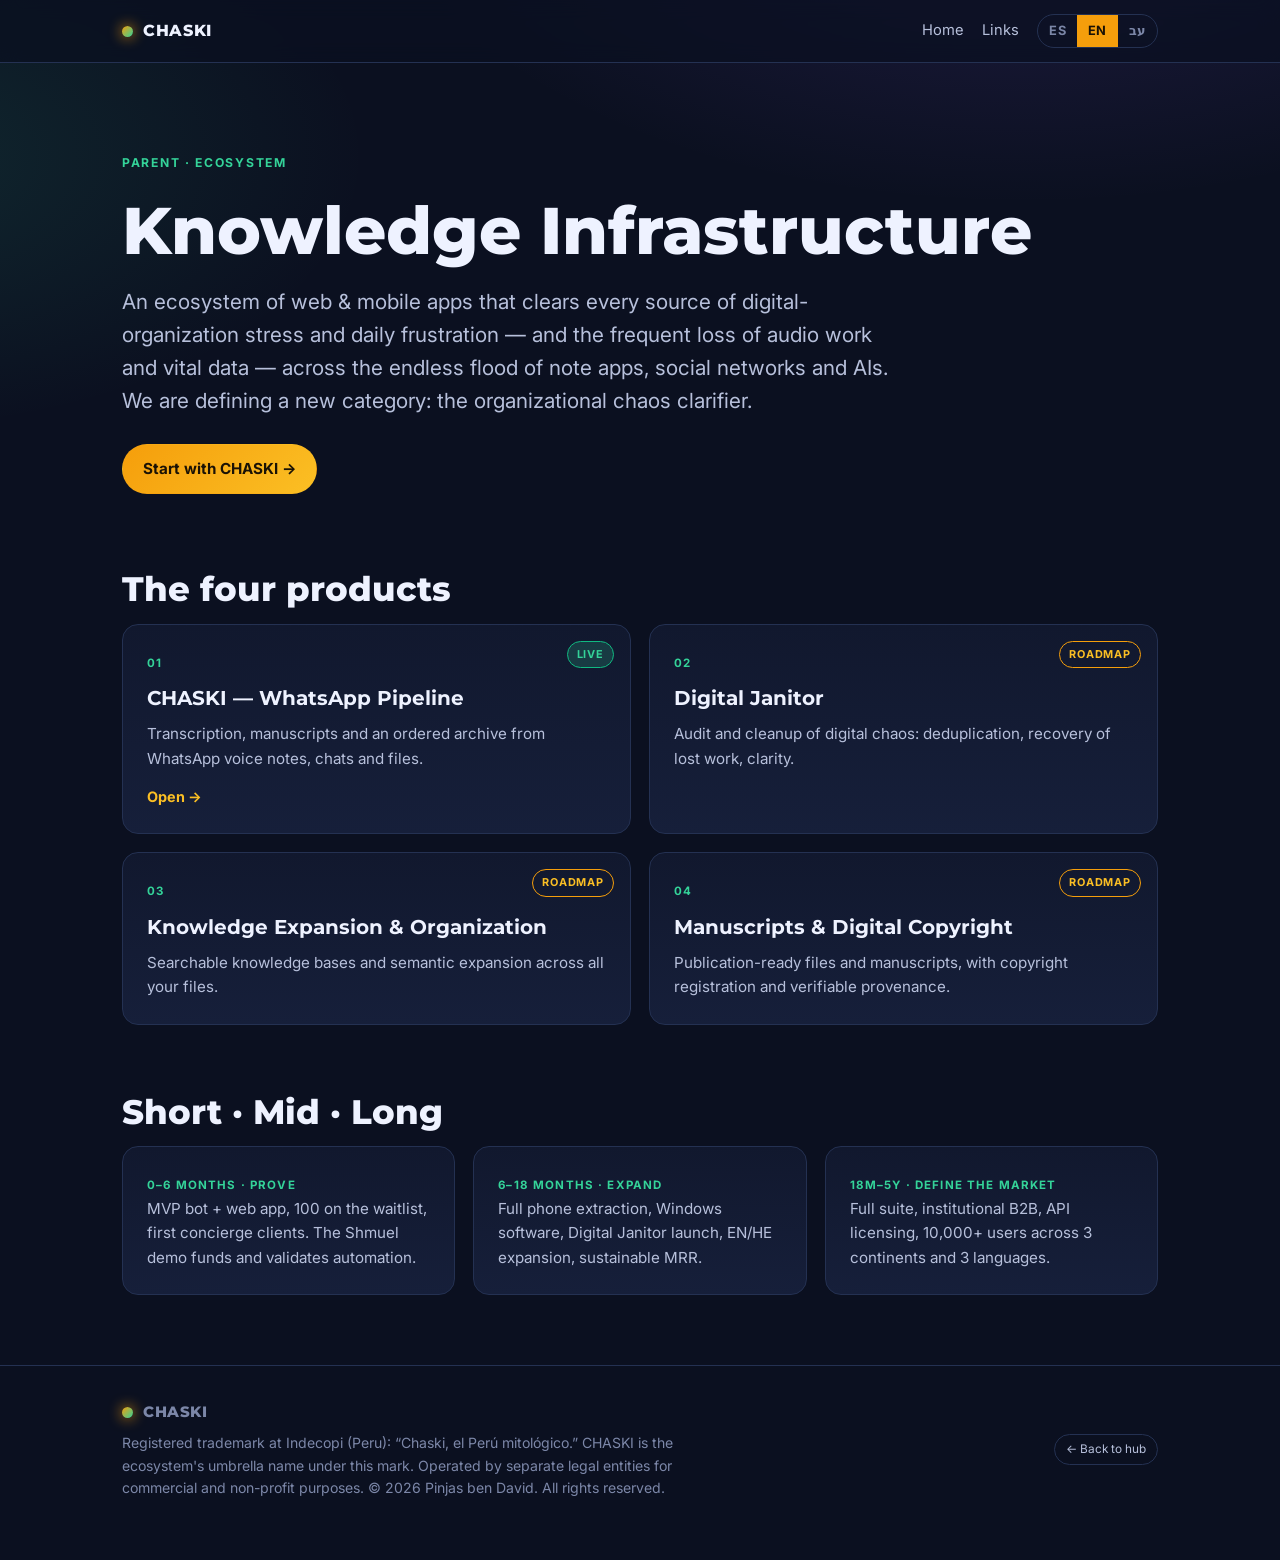
==== knowledge-infrastructure/index.html @ 6a60bcee "Chaski public site — live (form wired to Supabase)" ====
<!DOCTYPE html>
<html lang="es" dir="ltr">
<head>
<meta charset="utf-8" />
<meta name="viewport" content="width=device-width, initial-scale=1" />
<title>Chaski Knowledge Infrastructure</title>
<meta name="description" data-i18n-attr="content:meta_desc" content="El ecosistema de apps de digital janitor, organización de conocimiento y copyright digital." />
<link rel="preconnect" href="https://fonts.googleapis.com" />
<link href="https://fonts.googleapis.com/css2?family=Inter:wght@400;500;700&family=Montserrat:wght@700;800&family=Heebo:wght@400;700;800&display=swap" rel="stylesheet" />
<link rel="stylesheet" href="../assets/styles.css" />
</head>
<body>
<header class="bar"><div class="wrap">
  <a class="brand" href="../" style="color:inherit"><span class="dot"></span> CHASKI</a>
  <nav><a href="../" data-i18n="nav_home">Inicio</a><a href="../links/" data-i18n="nav_links">Enlaces</a>
  <div class="lang" role="group"><button data-lang="es" aria-pressed="true">ES</button><button data-lang="en" aria-pressed="false">EN</button><button data-lang="he" aria-pressed="false">עב</button></div></nav>
</div></header>

<main>
  <section class="hero"><div class="wrap">
    <p class="kicker" data-i18n="kicker">Casa matriz · Ecosistema</p>
    <h1 data-i18n="h1">Knowledge Infrastructure</h1>
    <p class="lede" data-i18n="lede">Un ecosistema de apps para web y móvil que aclara todo tema de organización digital que genera estrés y frustración diaria —y la pérdida frecuente de trabajos de audio y datos vitales— a través del sinfín de programas de apuntes, redes sociales e IAs que nos inundan. Estamos definiendo una categoría nueva: el organizational chaos clarifier.</p>
    <div class="cta"><a class="btn btn-amber" href="../whatsapp-pipeline/" data-i18n="cta1">Empezar con CHASKI →</a></div>
  </div></section>

  <section><div class="wrap">
    <h2 class="section-title" data-i18n="suite_t">Los cuatro productos</h2>
    <div class="grid cols-2" style="margin-top:8px">
      <div class="card"><span class="status live" data-i18n="st1">Activo</span><span class="tag">01</span><h3 data-i18n="s1h">CHASKI — WhatsApp Pipeline</h3><p data-i18n="s1p">Transcripción, manuscritos y archivo ordenado a partir de notas de voz, chats y archivos de WhatsApp.</p><a class="more" href="../whatsapp-pipeline/" data-i18n="s1m">Abrir →</a></div>
      <div class="card"><span class="status soon" data-i18n="st2">Roadmap</span><span class="tag">02</span><h3 data-i18n="s2h">Digital Janitor</h3><p data-i18n="s2p">Auditoría y limpieza del caos digital: deduplicación, recuperación de trabajos perdidos, claridad.</p></div>
      <div class="card"><span class="status soon" data-i18n="st3">Roadmap</span><span class="tag">03</span><h3 data-i18n="s3h">Knowledge Expansion & Organization</h3><p data-i18n="s3p">Bases de conocimiento buscables y expansión semántica entre todos tus archivos.</p></div>
      <div class="card"><span class="status soon" data-i18n="st4">Roadmap</span><span class="tag">04</span><h3 data-i18n="s4h">Manuscritos & Copyright Digital</h3><p data-i18n="s4p">Formación de archivos y manuscritos listos para publicación, con registro de copyright y procedencia verificable.</p></div>
    </div>
  </div></section>

  <section><div class="wrap">
    <h2 class="section-title" data-i18n="road_t">Corto · Mediano · Largo</h2>
    <div class="grid cols-3" style="margin-top:8px">
      <div class="card"><span class="tag" data-i18n="r1t">0–6 meses · Demostrar</span><p data-i18n="r1p">MVP bot + web app, 100 en lista de espera, primeros clientes concierge. El demo Shmuel financia y valida la automatización.</p></div>
      <div class="card"><span class="tag" data-i18n="r2t">6–18 meses · Expandir</span><p data-i18n="r2p">Extracción completa del celular, software Windows, lanzamiento de Digital Janitor, expansión EN/HE, MRR sostenible.</p></div>
      <div class="card"><span class="tag" data-i18n="r3t">18m–5a · Definir el mercado</span><p data-i18n="r3p">Suite completa, B2B institucional, licenciamiento API, 10,000+ usuarios en 3 continentes y 3 idiomas.</p></div>
    </div>
  </div></section>
</main>

<footer><div class="wrap">
  <div class="legal"><a class="brand" href="../" style="font-size:.95rem;color:inherit"><span class="dot"></span> CHASKI</a><p style="margin:8px 0 0" data-i18n="foot_legal">Marca registrada en Indecopi (Perú): «Chaski, el Perú mitológico». CHASKI es el nombre paraguas del ecosistema bajo esta marca. Operada por entidades legales separadas para fines comerciales y sin fines de lucro. © <span id="year">2026</span> Pinjas ben David. Todos los derechos reservados.</p></div>
  <div class="badge-row"><a class="badge" href="../" data-i18n="back">← Volver al hub</a></div>
</div></footer>

<script>
window.I18N = {
 es:{__title:"Chaski Knowledge Infrastructure",meta_desc:"El ecosistema de apps de digital janitor, organización de conocimiento y copyright digital.",nav_home:"Inicio",nav_links:"Enlaces",kicker:"Casa matriz · Ecosistema",h1:"Knowledge Infrastructure",lede:"Un ecosistema de apps para web y móvil que aclara todo tema de organización digital que genera estrés y frustración diaria —y la pérdida frecuente de trabajos de audio y datos vitales— a través del sinfín de programas de apuntes, redes sociales e IAs que nos inundan. Estamos definiendo una categoría nueva: el organizational chaos clarifier.",cta1:"Empezar con CHASKI →",suite_t:"Los cuatro productos",st1:"Activo",st2:"Roadmap",st3:"Roadmap",st4:"Roadmap",s1h:"CHASKI — WhatsApp Pipeline",s1p:"Transcripción, manuscritos y archivo ordenado a partir de notas de voz, chats y archivos de WhatsApp.",s1m:"Abrir →",s2h:"Digital Janitor",s2p:"Auditoría y limpieza del caos digital: deduplicación, recuperación de trabajos perdidos, claridad.",s3h:"Knowledge Expansion & Organization",s3p:"Bases de conocimiento buscables y expansión semántica entre todos tus archivos.",s4h:"Manuscritos & Copyright Digital",s4p:"Formación de archivos y manuscritos listos para publicación, con registro de copyright y procedencia verificable.",road_t:"Corto · Mediano · Largo",r1t:"0–6 meses · Demostrar",r1p:"MVP bot + web app, 100 en lista de espera, primeros clientes concierge. El demo Shmuel financia y valida la automatización.",r2t:"6–18 meses · Expandir",r2p:"Extracción completa del celular, software Windows, lanzamiento de Digital Janitor, expansión EN/HE, MRR sostenible.",r3t:"18m–5a · Definir el mercado",r3p:"Suite completa, B2B institucional, licenciamiento API, 10,000+ usuarios en 3 continentes y 3 idiomas.",foot:"© <span id='year'>2026</span> Pinjas ben David · Pinjas Knowledge Infrastructure.",back:"← Volver al hub"},
 en:{__title:"Chaski Knowledge Infrastructure",meta_desc:"The ecosystem of digital-janitor, knowledge-organization and digital-copyright apps.",nav_home:"Home",nav_links:"Links",kicker:"Parent · Ecosystem",h1:"Knowledge Infrastructure",lede:"An ecosystem of web & mobile apps that clears every source of digital-organization stress and daily frustration — and the frequent loss of audio work and vital data — across the endless flood of note apps, social networks and AIs. We are defining a new category: the organizational chaos clarifier.",cta1:"Start with CHASKI →",suite_t:"The four products",st1:"Live",st2:"Roadmap",st3:"Roadmap",st4:"Roadmap",s1h:"CHASKI — WhatsApp Pipeline",s1p:"Transcription, manuscripts and an ordered archive from WhatsApp voice notes, chats and files.",s1m:"Open →",s2h:"Digital Janitor",s2p:"Audit and cleanup of digital chaos: deduplication, recovery of lost work, clarity.",s3h:"Knowledge Expansion & Organization",s3p:"Searchable knowledge bases and semantic expansion across all your files.",s4h:"Manuscripts & Digital Copyright",s4p:"Publication-ready files and manuscripts, with copyright registration and verifiable provenance.",road_t:"Short · Mid · Long",r1t:"0–6 months · Prove",r1p:"MVP bot + web app, 100 on the waitlist, first concierge clients. The Shmuel demo funds and validates automation.",r2t:"6–18 months · Expand",r2p:"Full phone extraction, Windows software, Digital Janitor launch, EN/HE expansion, sustainable MRR.",r3t:"18m–5y · Define the market",r3p:"Full suite, institutional B2B, API licensing, 10,000+ users across 3 continents and 3 languages.",foot:"© <span id='year'>2026</span> Pinjas ben David · Pinjas Knowledge Infrastructure.",back:"← Back to hub"},
 he:{__title:"Chaski Knowledge Infrastructure",meta_desc:"האקוסיסטם של אפליקציות digital janitor, ארגון ידע וזכויות יוצרים דיגיטליות.",nav_home:"בית",nav_links:"קישורים",kicker:"בית-אם · אקוסיסטם",h1:"Knowledge Infrastructure",lede:"אקוסיסטם של אפליקציות ווב ונייד שמבהיר כל מקור של לחץ וחוסר סדר דיגיטלי —ושל אובדן תכוף של עבודות אודיו ונתונים חיוניים— לאורך אינספור אפליקציות הפתקים, הרשתות החברתיות והבינות המלאכותיות שמציפות אותנו. אנחנו מגדירים קטגוריה חדשה: מסדר הכאוס הארגוני.",cta1:"להתחיל עם CHASKI →",suite_t:"ארבעת המוצרים",st1:"פעיל",st2:"מפת דרכים",st3:"מפת דרכים",st4:"מפת דרכים",s1h:"CHASKI — WhatsApp Pipeline",s1p:"תמלול, כתבי-יד וארכיון מסודר מהודעות קוליות, צ'אטים וקבצים של וואטסאפ.",s1m:"פתיחה →",s2h:"Digital Janitor",s2p:"ביקורת וניקוי של הכאוס הדיגיטלי: הסרת כפילויות, שחזור עבודות שאבדו, בהירות.",s3h:"הרחבת וארגון ידע",s3p:"מאגרי ידע ניתנים לחיפוש והרחבה סמנטית בין כל הקבצים שלך.",s4h:"כתבי-יד וזכויות יוצרים דיגיטליות",s4p:"קבצים וכתבי-יד מוכנים לפרסום, עם רישום זכויות יוצרים והוכחת מקור.",road_t:"קצר · בינוני · ארוך",r1t:"0–6 חודשים · להוכיח",r1p:"בוט MVP + אפליקציית ווב, 100 ברשימת המתנה, לקוחות קונסיירז' ראשונים. הדגמת שמואל מממנת ומאמתת את האוטומציה.",r2t:"6–18 חודשים · להתרחב",r2p:"חילוץ מלא מהמכשיר, תוכנת ווינדוס, השקת Digital Janitor, התרחבות אנגלית/עברית, הכנסה חודשית יציבה.",r3t:"18ח–5ש · להגדיר את השוק",r3p:"חבילה מלאה, B2B מוסדי, רישוי API, ‏10,000+ משתמשים ב-3 יבשות ו-3 שפות.",foot:"© <span id='year'>2026</span> פנחס בן דוד · Pinjas Knowledge Infrastructure.",back:"← חזרה למרכז"}
};
</script>
<script src="../assets/i18n.js"></script>
</body>
</html>
---- assets/styles.css ----
/* ============================================================
   CHASKI · Pinjas Knowledge Infrastructure
   Shared design system — portable, dependency-free.
   Dark navy base, amber + jade accents, Inter/Montserrat.
   Full RTL support for Hebrew.
   ============================================================ */

:root {
  --bg:        #0b1020;
  --bg-2:      #11182e;
  --bg-3:      #161f3a;
  --ink:       #eef2ff;
  --ink-soft:  #b7c0db;
  --ink-dim:   #7c87a8;
  --line:      #243152;
  --amber:     #f59e0b;
  --amber-2:   #fbbf24;
  --jade:      #34d399;
  --jade-2:    #10b981;
  --violet:    #8b5cf6;
  --radius:    16px;
  --radius-sm: 10px;
  --maxw:      1080px;
  --font:      "Inter", system-ui, -apple-system, "Segoe UI", Roboto, sans-serif;
  --display:   "Montserrat", var(--font);
  --shadow:    0 18px 50px rgba(0,0,0,.45);
}

* { box-sizing: border-box; }

html { scroll-behavior: smooth; }

body {
  margin: 0;
  font-family: var(--font);
  background:
    radial-gradient(1100px 600px at 80% -10%, rgba(139,92,246,.18), transparent 60%),
    radial-gradient(900px 500px at -10% 10%, rgba(52,211,153,.12), transparent 55%),
    var(--bg);
  color: var(--ink);
  line-height: 1.6;
  -webkit-font-smoothing: antialiased;
}

[dir="rtl"] body { font-family: "Heebo", var(--font); }

a { color: var(--amber-2); text-decoration: none; }
a:hover { text-decoration: underline; }

.wrap { max-width: var(--maxw); margin: 0 auto; padding: 0 22px; }

/* ---------- Top bar ---------- */
.bar {
  position: sticky; top: 0; z-index: 50;
  backdrop-filter: blur(10px);
  background: rgba(11,16,32,.72);
  border-bottom: 1px solid var(--line);
}
.bar .wrap { display: flex; align-items: center; gap: 16px; height: 62px; }
.brand { display: flex; align-items: center; gap: 10px; font-family: var(--display); font-weight: 800; letter-spacing: .04em; color: var(--ink); }
.brand .dot { width: 11px; height: 11px; border-radius: 50%; background: linear-gradient(135deg, var(--amber), var(--jade)); box-shadow: 0 0 14px var(--amber); }
.bar nav { margin-inline-start: auto; display: flex; gap: 18px; align-items: center; }
.bar nav a { color: var(--ink-soft); font-size: .92rem; }
.bar nav a:hover { color: var(--ink); text-decoration: none; }

/* ---------- Language switch ---------- */
.lang { display: inline-flex; border: 1px solid var(--line); border-radius: 999px; overflow: hidden; }
.lang button {
  background: transparent; color: var(--ink-dim); border: 0; cursor: pointer;
  padding: 6px 11px; font: inherit; font-size: .8rem; font-weight: 700; letter-spacing: .03em;
}
.lang button[aria-pressed="true"] { background: var(--amber); color: #1a1205; }

/* ---------- Hero ---------- */
.hero { padding: 78px 0 38px; }
.kicker { color: var(--jade); font-weight: 700; letter-spacing: .14em; text-transform: uppercase; font-size: .76rem; }
.hero h1 { font-family: var(--display); font-weight: 800; font-size: clamp(2.3rem, 6vw, 4.1rem); line-height: 1.04; margin: .35em 0 .25em; }
.hero h1 .grad { background: linear-gradient(120deg, var(--amber-2), var(--jade)); -webkit-background-clip: text; background-clip: text; color: transparent; }
.lede { font-size: clamp(1.05rem, 2.4vw, 1.3rem); color: var(--ink-soft); max-width: 60ch; }
.proof { margin-top: 18px; display: inline-flex; align-items: center; gap: 10px; background: var(--bg-2); border: 1px solid var(--line); border-radius: 999px; padding: 8px 16px; font-size: .9rem; color: var(--ink-soft); }
.proof b { color: var(--amber-2); }

/* ---------- Buttons ---------- */
.cta { display: flex; flex-wrap: wrap; gap: 12px; margin-top: 26px; }
.btn { display: inline-flex; align-items: center; gap: 8px; padding: 12px 20px; border-radius: 999px; font-weight: 700; font-size: .95rem; border: 1px solid transparent; cursor: pointer; }
.btn-amber { background: linear-gradient(135deg, var(--amber), var(--amber-2)); color: #1a1205; }
.btn-amber:hover { text-decoration: none; transform: translateY(-1px); }
.btn-ghost { background: transparent; border-color: var(--line); color: var(--ink); }
.btn-ghost:hover { border-color: var(--amber); text-decoration: none; }

/* ---------- Sections ---------- */
section { padding: 30px 0; }
.section-title { font-family: var(--display); font-weight: 800; font-size: clamp(1.5rem, 3.5vw, 2.1rem); margin: 0 0 6px; }
.section-sub { color: var(--ink-dim); margin: 0 0 26px; max-width: 64ch; }

/* ---------- Brand-architecture cards ---------- */
.grid { display: grid; gap: 18px; }
.grid.cols-2 { grid-template-columns: repeat(2, 1fr); }
.grid.cols-3 { grid-template-columns: repeat(3, 1fr); }
.grid.cols-4 { grid-template-columns: repeat(4, 1fr); }
@media (max-width: 820px){ .grid.cols-2, .grid.cols-3, .grid.cols-4 { grid-template-columns: 1fr; } }

.card {
  position: relative; display: block;
  background: linear-gradient(180deg, var(--bg-2), var(--bg-3));
  border: 1px solid var(--line); border-radius: var(--radius);
  padding: 24px; color: var(--ink); overflow: hidden;
  transition: transform .15s ease, border-color .15s ease;
}
a.card:hover { transform: translateY(-3px); border-color: var(--amber); text-decoration: none; }
.card .tag { font-size: .72rem; font-weight: 700; letter-spacing: .1em; text-transform: uppercase; color: var(--jade); }
.card h3 { font-family: var(--display); font-size: 1.25rem; margin: 8px 0 8px; }
.card p { color: var(--ink-soft); font-size: .95rem; margin: 0; }
.card .more { margin-top: 14px; display: inline-block; color: var(--amber-2); font-weight: 700; font-size: .9rem; }
.card.glow::before { content:""; position:absolute; inset:0; background: radial-gradient(400px 160px at 100% 0, rgba(245,158,11,.16), transparent 70%); pointer-events:none; }
.card .status { position:absolute; top:16px; inset-inline-end:16px; font-size:.68rem; font-weight:700; letter-spacing:.08em; text-transform:uppercase; padding:4px 9px; border-radius:999px; border:1px solid var(--line); color:var(--ink-dim); }
.card .status.live { color:#062; background: rgba(52,211,153,.18); border-color: var(--jade-2); color: var(--jade); }
.card .status.soon { color: var(--amber-2); border-color: var(--amber); }

/* ---------- Feature list ---------- */
.feats { display:grid; gap:12px; }
.feat { display:flex; gap:12px; align-items:flex-start; background:var(--bg-2); border:1px solid var(--line); border-radius:var(--radius-sm); padding:14px 16px; }
.feat .ic { flex:0 0 auto; width:30px; height:30px; border-radius:8px; display:grid; place-items:center; background:rgba(245,158,11,.14); color:var(--amber-2); font-weight:800; }
.feat b { display:block; }
.feat span { color:var(--ink-soft); font-size:.92rem; }

/* ---------- Link hub ---------- */
.links { display:grid; gap:12px; max-width:560px; margin:0 auto; }
.linkrow { display:flex; align-items:center; gap:14px; background:var(--bg-2); border:1px solid var(--line); border-radius:var(--radius-sm); padding:14px 18px; color:var(--ink); }
.linkrow:hover { border-color:var(--amber); text-decoration:none; transform:translateY(-2px); }
.linkrow .ic { width:34px; height:34px; border-radius:9px; display:grid; place-items:center; background:var(--bg-3); font-weight:800; color:var(--amber-2); }
.linkrow .t b { display:block; }
.linkrow .t span { color:var(--ink-dim); font-size:.84rem; }
.linkrow .arr { margin-inline-start:auto; color:var(--ink-dim); }

/* ---------- Callout ---------- */
.callout { background: linear-gradient(135deg, rgba(245,158,11,.12), rgba(52,211,153,.10)); border:1px solid var(--line); border-radius:var(--radius); padding:26px; }
.callout h3 { font-family:var(--display); margin:0 0 8px; }

/* ---------- Footer ---------- */
footer { border-top:1px solid var(--line); margin-top:40px; padding:34px 0 60px; color:var(--ink-dim); font-size:.88rem; }
footer .wrap { display:flex; flex-wrap:wrap; gap:18px; justify-content:space-between; align-items:center; }
footer .legal { max-width:62ch; }
.badge-row { display:flex; flex-wrap:wrap; gap:10px; }
.badge { font-size:.74rem; border:1px solid var(--line); border-radius:999px; padding:5px 11px; color:var(--ink-soft); }

/* ---------- Utility ---------- */
.center { text-align:center; }
.mt0{margin-top:0}.mb0{margin-bottom:0}
.hide{display:none !important}
[hidden]{display:none !important}
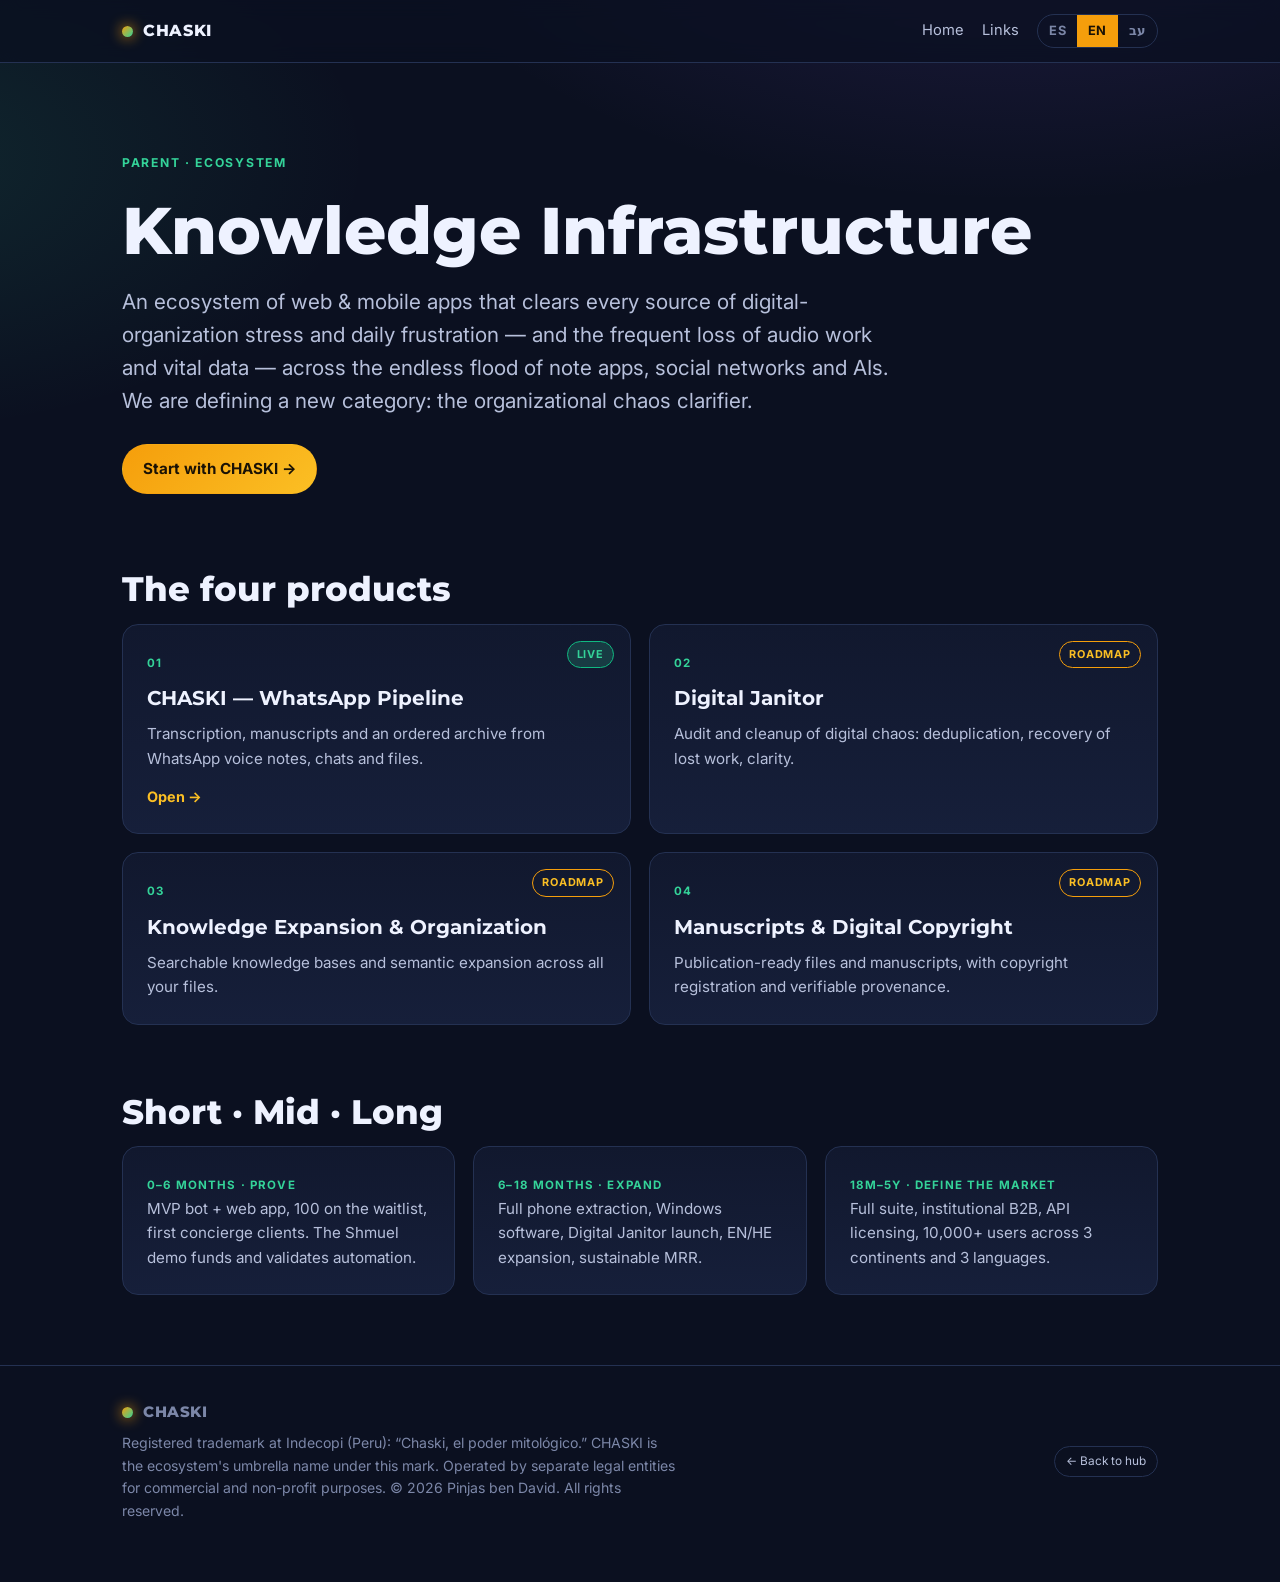
==== commit 2f491453: "Fix brand name on sub-page footers" ====
--- a/knowledge-infrastructure/index.html
+++ b/knowledge-infrastructure/index.html
@@ -45,7 +45,7 @@
 </main>
 
 <footer><div class="wrap">
-  <div class="legal"><a class="brand" href="../" style="font-size:.95rem;color:inherit"><span class="dot"></span> CHASKI</a><p style="margin:8px 0 0" data-i18n="foot_legal">Marca registrada en Indecopi (Perú): «Chaski, el Perú mitológico». CHASKI es el nombre paraguas del ecosistema bajo esta marca. Operada por entidades legales separadas para fines comerciales y sin fines de lucro. © <span id="year">2026</span> Pinjas ben David. Todos los derechos reservados.</p></div>
+  <div class="legal"><a class="brand" href="../" style="font-size:.95rem;color:inherit"><span class="dot"></span> CHASKI</a><p style="margin:8px 0 0" data-i18n="foot_legal">Marca registrada en Indecopi (Perú): «Chaski, el poder mitológico». CHASKI es el nombre paraguas del ecosistema bajo esta marca. Operada por entidades legales separadas para fines comerciales y sin fines de lucro. © <span id="year">2026</span> Pinjas ben David. Todos los derechos reservados.</p></div>
   <div class="badge-row"><a class="badge" href="../" data-i18n="back">← Volver al hub</a></div>
 </div></footer>
 
